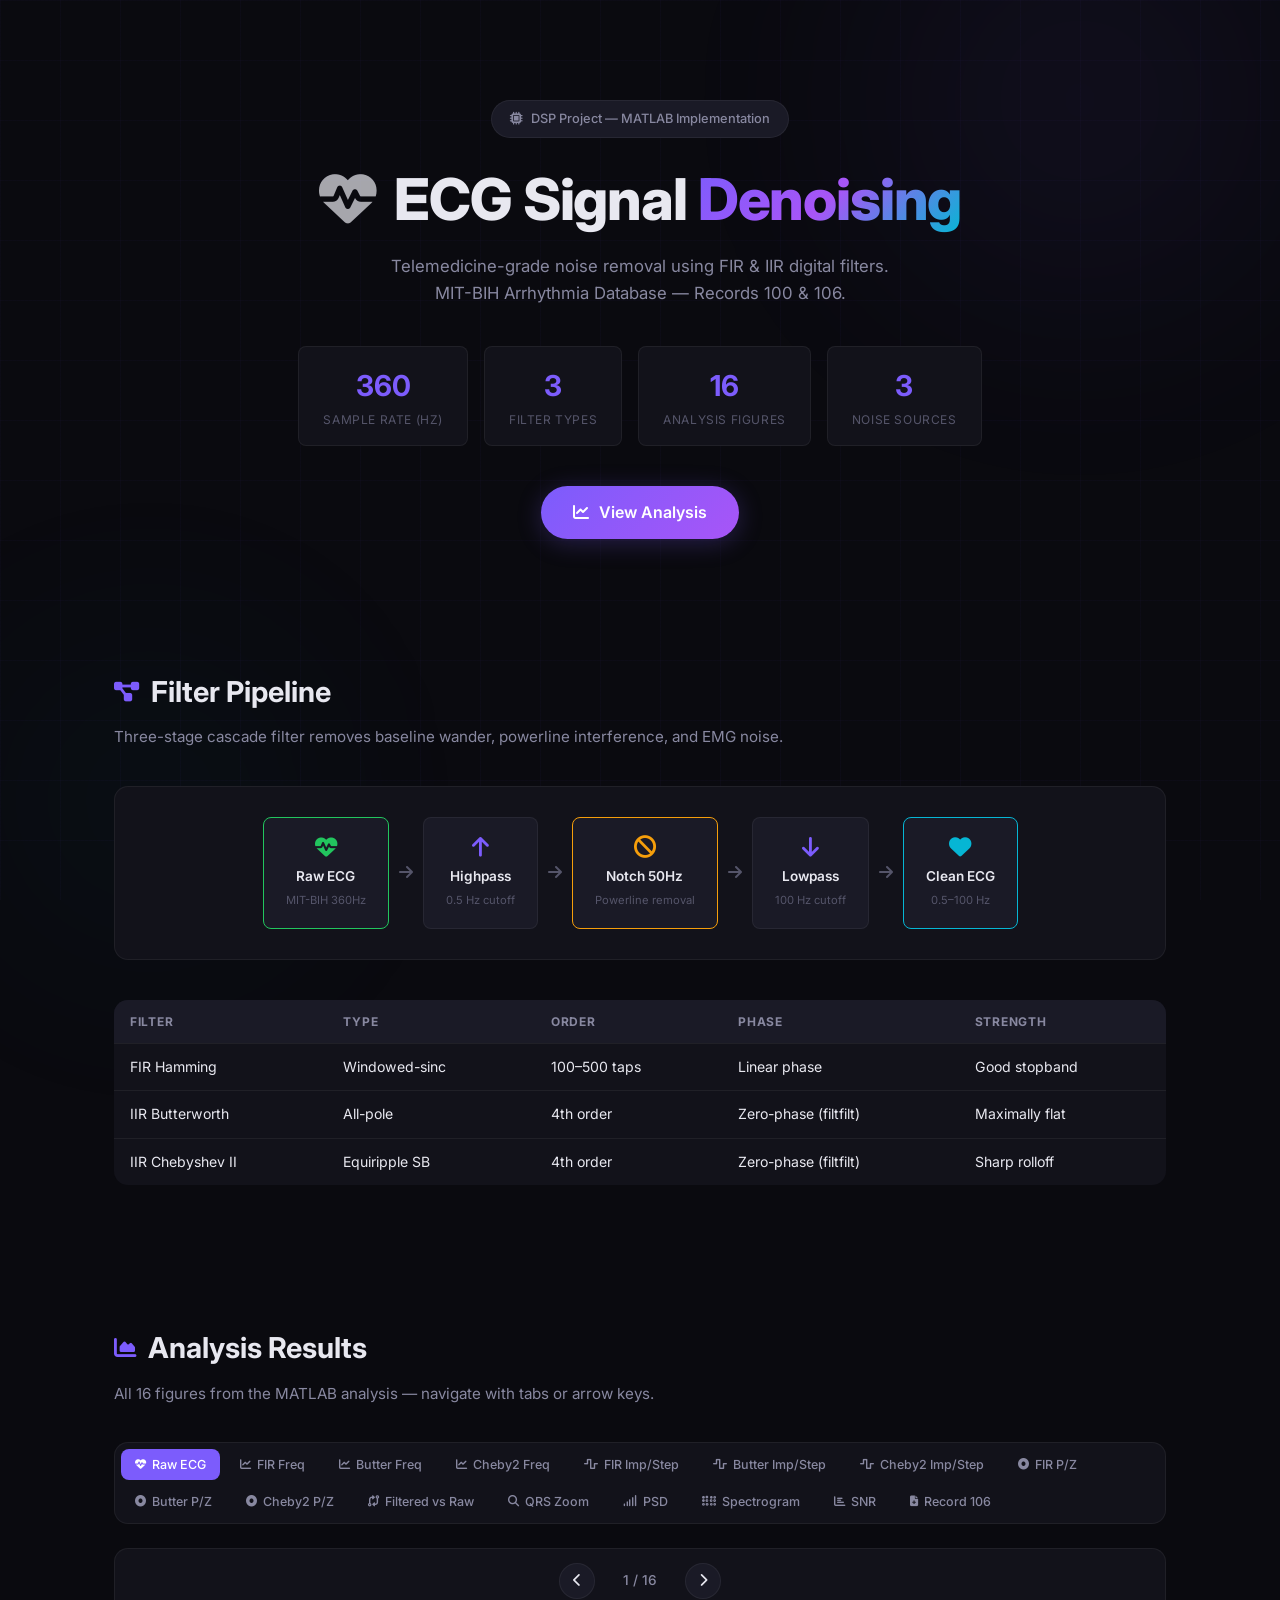
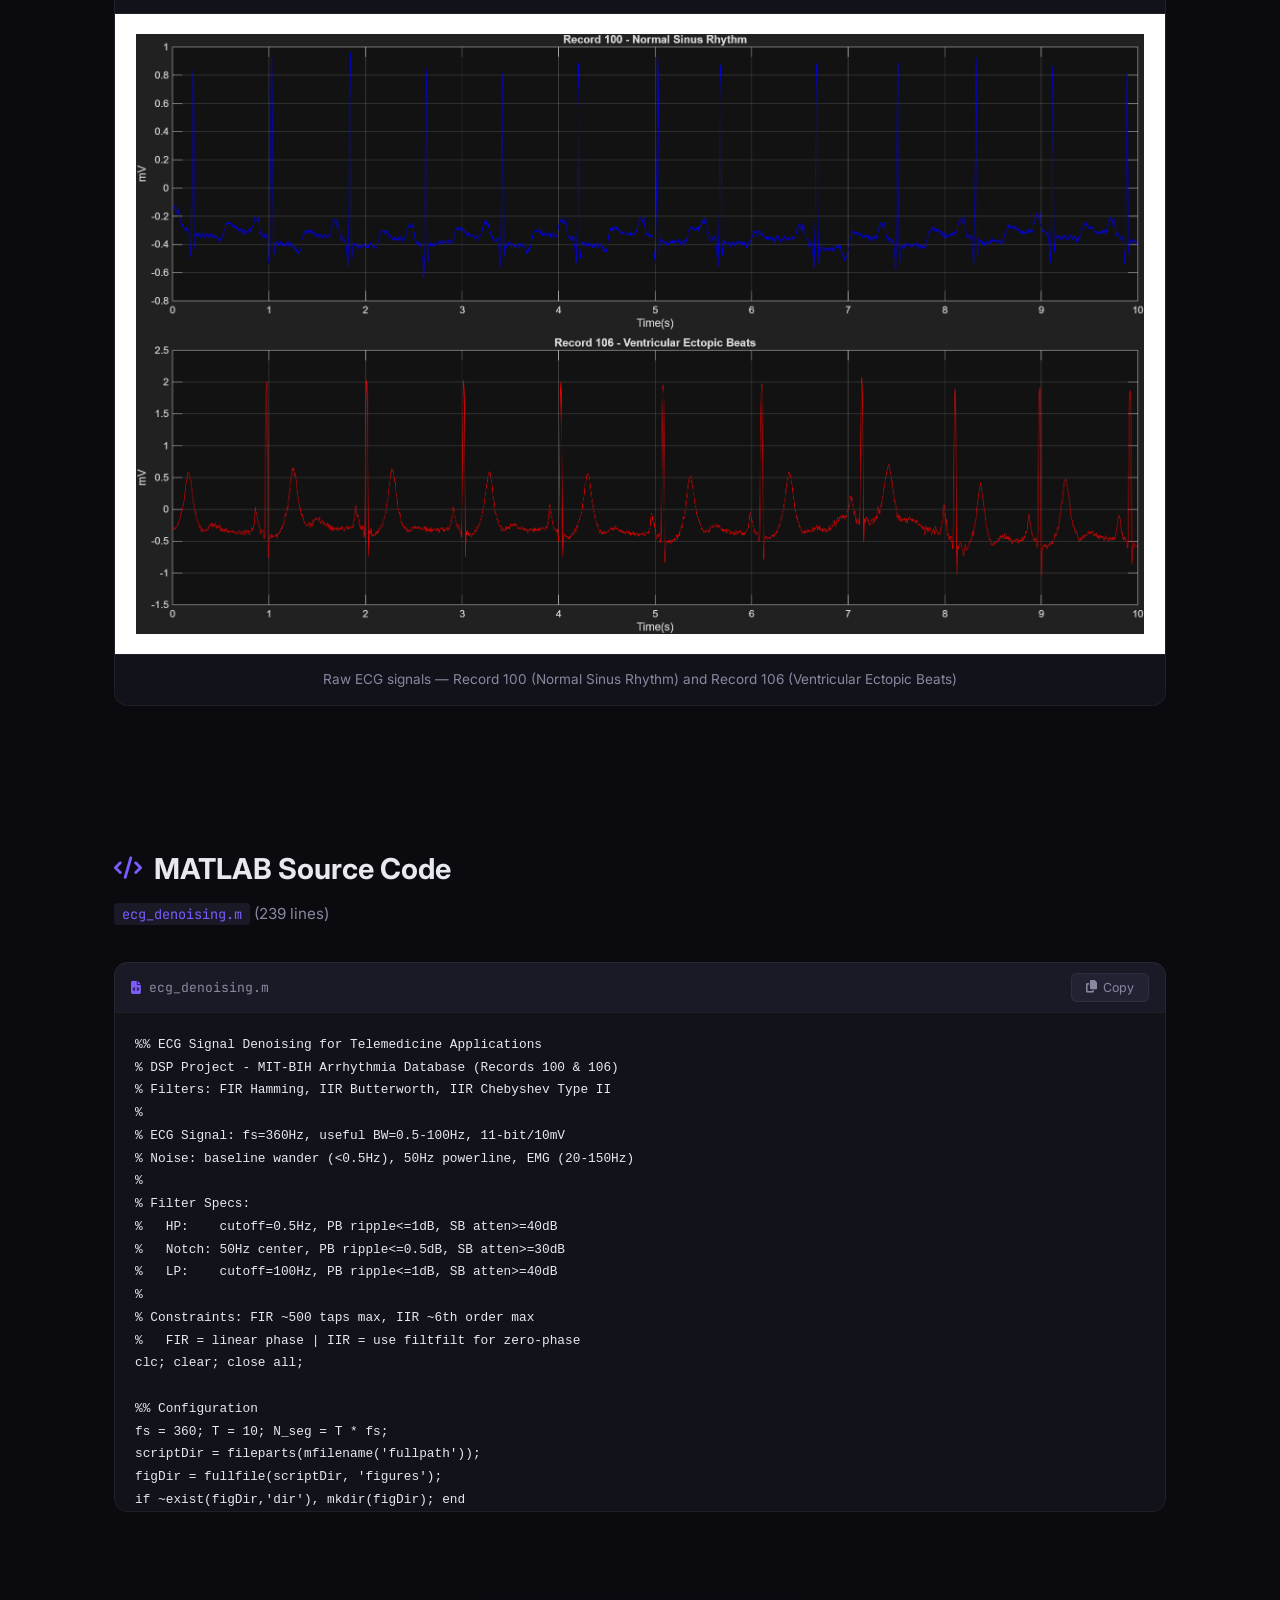
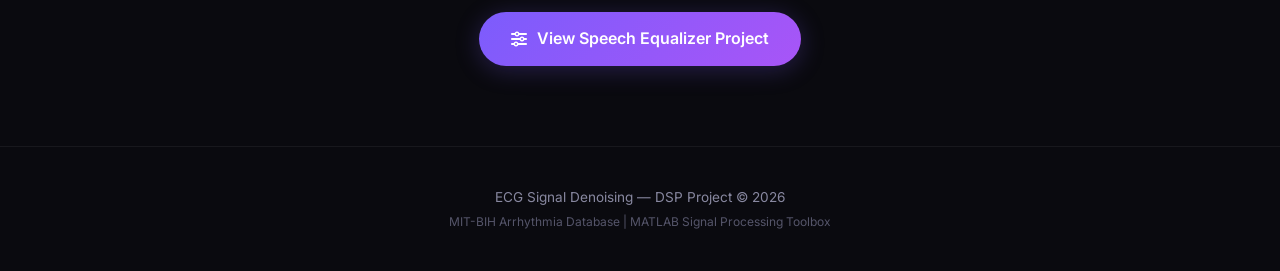
==== web/index.html @ 4474860a "Add ECG denoising web showcase, fix MATLAB code loading, add cross-project navigation" ====
<!DOCTYPE html>
<html lang="en">
<head>
    <meta charset="UTF-8">
    <meta name="viewport" content="width=device-width, initial-scale=1.0">
    <title>ECG Signal Denoising | DSP Project</title>
    <meta name="description" content="ECG signal denoising for telemedicine using FIR Hamming, IIR Butterworth, and Chebyshev Type II filters — MIT-BIH Arrhythmia Database.">
    <link rel="preconnect" href="https://fonts.googleapis.com">
    <link href="https://fonts.googleapis.com/css2?family=Inter:wght@300;400;500;600;700;800&family=JetBrains+Mono:wght@400;500&display=swap" rel="stylesheet">
    <link rel="stylesheet" href="https://cdnjs.cloudflare.com/ajax/libs/font-awesome/6.5.1/css/all.min.css">
    <link rel="stylesheet" href="style.css">
</head>
<body>
    <div class="bg-grid"></div>
    <div class="bg-glow bg-glow-1"></div>
    <div class="bg-glow bg-glow-2"></div>

    <!-- Hero -->
    <header class="hero" id="hero">
        <div class="hero-badge">
            <i class="fas fa-microchip"></i> DSP Project — MATLAB Implementation
        </div>
        <h1 class="hero-title">
            <span class="hero-icon"><i class="fas fa-heartbeat"></i></span>
            ECG Signal <span class="gradient-text">Denoising</span>
        </h1>
        <p class="hero-subtitle">
            Telemedicine-grade noise removal using FIR &amp; IIR digital filters.
            <br>MIT-BIH Arrhythmia Database — Records 100 &amp; 106.
        </p>
        <div class="hero-stats">
            <div class="stat-card">
                <div class="stat-value">360</div>
                <div class="stat-label">Sample Rate (Hz)</div>
            </div>
            <div class="stat-card">
                <div class="stat-value">3</div>
                <div class="stat-label">Filter Types</div>
            </div>
            <div class="stat-card">
                <div class="stat-value">16</div>
                <div class="stat-label">Analysis Figures</div>
            </div>
            <div class="stat-card">
                <div class="stat-value">3</div>
                <div class="stat-label">Noise Sources</div>
            </div>
        </div>
        <a href="#figures" class="hero-cta">
            <i class="fas fa-chart-line"></i> View Analysis
        </a>
    </header>

    <!-- Filter Architecture -->
    <section class="section" id="architecture">
        <h2 class="section-title"><i class="fas fa-diagram-project"></i> Filter Pipeline</h2>
        <p class="section-desc">Three-stage cascade filter removes baseline wander, powerline interference, and EMG noise.</p>
        <div class="flow-diagram">
            <div class="flow-node input-node">
                <i class="fas fa-heartbeat"></i>
                <span>Raw ECG</span>
                <small>MIT-BIH 360Hz</small>
            </div>
            <div class="flow-arrow"><i class="fas fa-arrow-right"></i></div>
            <div class="flow-node">
                <i class="fas fa-arrow-up"></i>
                <span>Highpass</span>
                <small>0.5 Hz cutoff</small>
            </div>
            <div class="flow-arrow"><i class="fas fa-arrow-right"></i></div>
            <div class="flow-node filter-node">
                <i class="fas fa-ban"></i>
                <span>Notch 50Hz</span>
                <small>Powerline removal</small>
            </div>
            <div class="flow-arrow"><i class="fas fa-arrow-right"></i></div>
            <div class="flow-node">
                <i class="fas fa-arrow-down"></i>
                <span>Lowpass</span>
                <small>100 Hz cutoff</small>
            </div>
            <div class="flow-arrow"><i class="fas fa-arrow-right"></i></div>
            <div class="flow-node output-node">
                <i class="fas fa-heart"></i>
                <span>Clean ECG</span>
                <small>0.5–100 Hz</small>
            </div>
        </div>

        <div class="bands-table-wrap">
            <table class="bands-table">
                <thead>
                    <tr><th>Filter</th><th>Type</th><th>Order</th><th>Phase</th><th>Strength</th></tr>
                </thead>
                <tbody>
                    <tr><td>FIR Hamming</td><td>Windowed-sinc</td><td>100–500 taps</td><td>Linear phase</td><td>Good stopband</td></tr>
                    <tr><td>IIR Butterworth</td><td>All-pole</td><td>4th order</td><td>Zero-phase (filtfilt)</td><td>Maximally flat</td></tr>
                    <tr><td>IIR Chebyshev II</td><td>Equiripple SB</td><td>4th order</td><td>Zero-phase (filtfilt)</td><td>Sharp rolloff</td></tr>
                </tbody>
            </table>
        </div>
    </section>

    <!-- Figures Gallery -->
    <section class="section" id="figures">
        <h2 class="section-title"><i class="fas fa-chart-area"></i> Analysis Results</h2>
        <p class="section-desc">All 16 figures from the MATLAB analysis — navigate with tabs or arrow keys.</p>

        <div class="tab-bar" id="tab-bar">
            <button class="tab active" data-tab="0"><i class="fas fa-heartbeat"></i> Raw ECG</button>
            <button class="tab" data-tab="1"><i class="fas fa-chart-line"></i> FIR Freq</button>
            <button class="tab" data-tab="2"><i class="fas fa-chart-line"></i> Butter Freq</button>
            <button class="tab" data-tab="3"><i class="fas fa-chart-line"></i> Cheby2 Freq</button>
            <button class="tab" data-tab="4"><i class="fas fa-wave-square"></i> FIR Imp/Step</button>
            <button class="tab" data-tab="5"><i class="fas fa-wave-square"></i> Butter Imp/Step</button>
            <button class="tab" data-tab="6"><i class="fas fa-wave-square"></i> Cheby2 Imp/Step</button>
            <button class="tab" data-tab="7"><i class="fas fa-circle-dot"></i> FIR P/Z</button>
            <button class="tab" data-tab="8"><i class="fas fa-circle-dot"></i> Butter P/Z</button>
            <button class="tab" data-tab="9"><i class="fas fa-circle-dot"></i> Cheby2 P/Z</button>
            <button class="tab" data-tab="10"><i class="fas fa-code-compare"></i> Filtered vs Raw</button>
            <button class="tab" data-tab="11"><i class="fas fa-magnifying-glass"></i> QRS Zoom</button>
            <button class="tab" data-tab="12"><i class="fas fa-signal"></i> PSD</button>
            <button class="tab" data-tab="13"><i class="fas fa-braille"></i> Spectrogram</button>
            <button class="tab" data-tab="14"><i class="fas fa-chart-bar"></i> SNR</button>
            <button class="tab" data-tab="15"><i class="fas fa-file-medical"></i> Record 106</button>
        </div>

        <div class="figure-viewer" id="figure-viewer">
            <div class="figure-nav">
                <button class="nav-btn" id="prev-fig"><i class="fas fa-chevron-left"></i></button>
                <span class="figure-counter" id="fig-counter">1 / 16</span>
                <button class="nav-btn" id="next-fig"><i class="fas fa-chevron-right"></i></button>
            </div>
            <div class="figure-frame">
                <img id="figure-img" src="../figures/fig01_raw_ecg.png" alt="Analysis Figure" loading="lazy">
            </div>
            <div class="figure-caption" id="figure-caption">
                Raw ECG signals from MIT-BIH Records 100 (normal) and 106 (PVCs)
            </div>
        </div>
    </section>

    <!-- MATLAB Code -->
    <section class="section" id="code">
        <h2 class="section-title"><i class="fas fa-code"></i> MATLAB Source Code</h2>
        <p class="section-desc"><code>ecg_denoising.m</code> (239 lines)</p>
        <div class="code-toolbar">
            <span class="code-filename"><i class="fas fa-file-code"></i> ecg_denoising.m</span>
            <button class="copy-btn" id="copy-code"><i class="fas fa-copy"></i> Copy</button>
        </div>
        <div class="code-block">
            <pre><code id="matlab-code">Loading...</code></pre>
        </div>
    </section>

    <!-- Navigation to Speech Equalizer -->
    <section class="section" id="nav-projects" style="text-align:center; padding-top:20px;">
        <a href="../../speech_equalizer/web/index.html" class="hero-cta" style="display:inline-flex;">
            <i class="fas fa-sliders-h"></i> View Speech Equalizer Project
        </a>
    </section>

    <footer class="footer">
        <p>ECG Signal Denoising — DSP Project &copy; 2026</p>
        <p class="footer-sub">MIT-BIH Arrhythmia Database | MATLAB Signal Processing Toolbox</p>
    </footer>

    <script src="app.js"></script>
</body>
</html>
---- web/style.css ----
/* ===== RESET & BASE ===== */
*, *::before, *::after { margin: 0; padding: 0; box-sizing: border-box; }

:root {
    --bg: #0a0a0f;
    --surface: #12121a;
    --surface-2: #1a1a26;
    --surface-3: #222233;
    --border: rgba(255,255,255,0.06);
    --border-hover: rgba(255,255,255,0.12);
    --text: #e8e8f0;
    --text-dim: #8888a0;
    --text-muted: #55556a;
    --accent: #7c5cfc;
    --accent-2: #a855f7;
    --accent-glow: rgba(124,92,252,0.25);
    --green: #22c55e;
    --orange: #f59e0b;
    --red: #ef4444;
    --cyan: #06b6d4;
    --radius: 14px;
    --radius-sm: 8px;
    --shadow: 0 4px 30px rgba(0,0,0,0.4);
    --font: 'Inter', -apple-system, sans-serif;
    --mono: 'JetBrains Mono', monospace;
}

html { scroll-behavior: smooth; }
body {
    font-family: var(--font);
    background: var(--bg);
    color: var(--text);
    line-height: 1.6;
    overflow-x: hidden;
    min-height: 100vh;
}

/* ===== ANIMATED BACKGROUND ===== */
.bg-grid {
    position: fixed; inset: 0; z-index: 0; pointer-events: none;
    background-image:
        linear-gradient(rgba(124,92,252,0.03) 1px, transparent 1px),
        linear-gradient(90deg, rgba(124,92,252,0.03) 1px, transparent 1px);
    background-size: 60px 60px;
}
.bg-glow {
    position: fixed; border-radius: 50%; pointer-events: none; z-index: 0;
    filter: blur(120px); opacity: 0.4;
}
.bg-glow-1 {
    width: 600px; height: 600px; top: -200px; right: -100px;
    background: radial-gradient(circle, var(--accent-glow), transparent 70%);
    animation: floatGlow 12s ease-in-out infinite alternate;
}
.bg-glow-2 {
    width: 500px; height: 500px; bottom: -150px; left: -100px;
    background: radial-gradient(circle, rgba(6,182,212,0.15), transparent 70%);
    animation: floatGlow 15s ease-in-out infinite alternate-reverse;
}
@keyframes floatGlow {
    0% { transform: translate(0, 0) scale(1); }
    100% { transform: translate(40px, -30px) scale(1.15); }
}

/* ===== HERO ===== */
.hero {
    position: relative; z-index: 1;
    text-align: center;
    padding: 100px 24px 70px;
    max-width: 900px; margin: 0 auto;
}
.hero-badge {
    display: inline-flex; align-items: center; gap: 8px;
    background: var(--surface-2); border: 1px solid var(--border);
    padding: 8px 18px; border-radius: 30px;
    font-size: 0.8rem; font-weight: 500; color: var(--text-dim);
    margin-bottom: 28px;
    animation: fadeUp 0.6s ease both;
}
.hero-title {
    font-size: clamp(2.2rem, 5vw, 3.6rem);
    font-weight: 800; letter-spacing: -0.02em;
    line-height: 1.15; margin-bottom: 20px;
    animation: fadeUp 0.6s 0.1s ease both;
}
.hero-icon { margin-right: 8px; opacity: 0.7; }
.gradient-text {
    background: linear-gradient(135deg, var(--accent), var(--accent-2), var(--cyan));
    -webkit-background-clip: text; -webkit-text-fill-color: transparent;
    background-clip: text;
}
.hero-subtitle {
    font-size: 1.05rem; color: var(--text-dim); max-width: 620px; margin: 0 auto 40px;
    animation: fadeUp 0.6s 0.2s ease both;
}
.hero-stats {
    display: flex; gap: 16px; justify-content: center; flex-wrap: wrap;
    margin-bottom: 40px;
    animation: fadeUp 0.6s 0.3s ease both;
}
.stat-card {
    background: var(--surface); border: 1px solid var(--border);
    border-radius: var(--radius-sm); padding: 16px 24px; min-width: 120px;
    transition: border-color 0.3s, transform 0.3s;
}
.stat-card:hover { border-color: var(--accent); transform: translateY(-3px); }
.stat-value { font-size: 1.8rem; font-weight: 700; color: var(--accent); }
.stat-label { font-size: 0.75rem; color: var(--text-muted); text-transform: uppercase; letter-spacing: 0.05em; }

.hero-cta {
    display: inline-flex; align-items: center; gap: 10px;
    background: linear-gradient(135deg, var(--accent), var(--accent-2));
    color: #fff; padding: 14px 32px; border-radius: 50px;
    font-size: 1rem; font-weight: 600; text-decoration: none;
    box-shadow: 0 4px 25px var(--accent-glow);
    transition: transform 0.3s, box-shadow 0.3s;
    animation: fadeUp 0.6s 0.4s ease both;
}
.hero-cta:hover { transform: translateY(-2px) scale(1.03); box-shadow: 0 6px 35px var(--accent-glow); }

@keyframes fadeUp {
    from { opacity: 0; transform: translateY(20px); }
    to { opacity: 1; transform: translateY(0); }
}

/* ===== SECTIONS ===== */
.section {
    position: relative; z-index: 1;
    max-width: 1100px; margin: 0 auto;
    padding: 60px 24px 80px;
}
.section-title {
    font-size: 1.8rem; font-weight: 700; margin-bottom: 10px;
    display: flex; align-items: center; gap: 12px;
}
.section-title i { color: var(--accent); font-size: 1.4rem; }
.section-desc { color: var(--text-dim); margin-bottom: 36px; font-size: 0.95rem; }
.section-desc code {
    background: var(--surface-2); padding: 2px 8px; border-radius: 4px;
    font-family: var(--mono); font-size: 0.85rem; color: var(--accent);
}

/* ===== AUDIO GRID ===== */
.audio-grid {
    display: grid;
    grid-template-columns: repeat(auto-fill, minmax(260px, 1fr));
    gap: 18px;
}
.audio-card {
    background: var(--surface); border: 1px solid var(--border);
    border-radius: var(--radius); padding: 24px;
    transition: border-color 0.3s, transform 0.3s;
    position: relative;
}
.audio-card:hover { border-color: var(--border-hover); transform: translateY(-3px); }
.audio-card.featured { border-color: var(--accent); }
.audio-card.featured::before {
    content: ''; position: absolute; inset: -1px; border-radius: var(--radius);
    background: linear-gradient(135deg, var(--accent), var(--accent-2));
    z-index: -1; opacity: 0.15;
}
.audio-card-icon { font-size: 1.6rem; color: var(--accent); margin-bottom: 12px; }
.audio-card h3 { font-size: 1rem; font-weight: 600; margin-bottom: 4px; }
.audio-card p { font-size: 0.8rem; color: var(--text-muted); margin-bottom: 16px; }
.audio-card audio { width: 100%; height: 36px; border-radius: 6px; }
.audio-badge {
    position: absolute; top: 12px; right: 12px;
    background: var(--accent); color: #fff; font-size: 0.65rem;
    padding: 3px 10px; border-radius: 20px; font-weight: 600; text-transform: uppercase;
}

/* ===== TAB BAR ===== */
.tab-bar {
    display: flex; flex-wrap: wrap; gap: 6px;
    margin-bottom: 24px;
    padding: 6px; background: var(--surface); border: 1px solid var(--border);
    border-radius: var(--radius); overflow-x: auto;
}
.tab {
    background: none; border: none; color: var(--text-dim);
    padding: 8px 14px; border-radius: var(--radius-sm);
    font-size: 0.78rem; font-weight: 500; cursor: pointer;
    font-family: var(--font); white-space: nowrap;
    display: flex; align-items: center; gap: 6px;
    transition: background 0.2s, color 0.2s;
}
.tab:hover { background: var(--surface-2); color: var(--text); }
.tab.active { background: var(--accent); color: #fff; }
.tab i { font-size: 0.7rem; }

/* ===== FIGURE VIEWER ===== */
.figure-viewer {
    background: var(--surface); border: 1px solid var(--border);
    border-radius: var(--radius); overflow: hidden;
}
.figure-nav {
    display: flex; align-items: center; justify-content: center; gap: 20px;
    padding: 14px; border-bottom: 1px solid var(--border);
}
.nav-btn {
    background: var(--surface-2); border: 1px solid var(--border);
    color: var(--text); width: 36px; height: 36px; border-radius: 50%;
    cursor: pointer; font-size: 0.85rem;
    display: flex; align-items: center; justify-content: center;
    transition: background 0.2s, border-color 0.2s;
}
.nav-btn:hover { background: var(--surface-3); border-color: var(--accent); }
.figure-counter { font-size: 0.85rem; color: var(--text-dim); font-weight: 500; min-width: 50px; text-align: center; }

.figure-frame {
    padding: 20px; display: flex; justify-content: center;
    background: #fff; min-height: 300px;
}
.figure-frame img {
    max-width: 100%; max-height: 600px; object-fit: contain;
    transition: opacity 0.3s;
}
.figure-frame img.loading { opacity: 0.3; }
.figure-caption {
    padding: 14px 20px; text-align: center;
    font-size: 0.85rem; color: var(--text-dim);
    border-top: 1px solid var(--border);
}

/* ===== FLOW DIAGRAM ===== */
.flow-diagram {
    display: flex; align-items: center; justify-content: center;
    gap: 0; flex-wrap: wrap; margin-bottom: 40px;
    padding: 30px 20px;
    background: var(--surface); border: 1px solid var(--border);
    border-radius: var(--radius);
}
.flow-node {
    display: flex; flex-direction: column; align-items: center; gap: 4px;
    background: var(--surface-2); border: 1px solid var(--border);
    padding: 18px 22px; border-radius: var(--radius-sm);
    transition: border-color 0.3s, transform 0.3s;
    min-width: 110px;
}
.flow-node:hover { border-color: var(--accent); transform: translateY(-3px); }
.flow-node i { font-size: 1.4rem; color: var(--accent); margin-bottom: 4px; }
.flow-node span { font-size: 0.85rem; font-weight: 600; }
.flow-node small { font-size: 0.7rem; color: var(--text-muted); }
.flow-node.input-node { border-color: var(--green); }
.flow-node.input-node i { color: var(--green); }
.flow-node.filter-node { border-color: var(--orange); }
.flow-node.filter-node i { color: var(--orange); }
.flow-node.output-node { border-color: var(--cyan); }
.flow-node.output-node i { color: var(--cyan); }
.flow-arrow { color: var(--text-muted); font-size: 1rem; padding: 0 10px; }

/* ===== BANDS TABLE ===== */
.bands-table-wrap { overflow-x: auto; }
.bands-table {
    width: 100%; border-collapse: collapse;
    background: var(--surface); border-radius: var(--radius);
    overflow: hidden;
}
.bands-table th {
    background: var(--surface-2); color: var(--text-dim);
    font-size: 0.75rem; text-transform: uppercase; letter-spacing: 0.06em;
    padding: 12px 16px; text-align: left;
}
.bands-table td {
    padding: 12px 16px; border-top: 1px solid var(--border);
    font-size: 0.88rem;
}
.bands-table tr:hover td { background: var(--surface-2); }

/* ===== CODE BLOCK ===== */
.code-toolbar {
    display: flex; align-items: center; justify-content: space-between;
    background: var(--surface-2); border: 1px solid var(--border);
    border-bottom: none; border-radius: var(--radius) var(--radius) 0 0;
    padding: 10px 16px;
}
.code-filename {
    font-family: var(--mono); font-size: 0.82rem; color: var(--text-dim);
    display: flex; align-items: center; gap: 8px;
}
.code-filename i { color: var(--accent); }
.copy-btn {
    background: var(--surface-3); border: 1px solid var(--border);
    color: var(--text-dim); padding: 6px 14px; border-radius: 6px;
    font-size: 0.78rem; cursor: pointer; font-family: var(--font);
    display: flex; align-items: center; gap: 6px;
    transition: background 0.2s, color 0.2s;
}
.copy-btn:hover { background: var(--accent); color: #fff; border-color: var(--accent); }
.copy-btn.copied { background: var(--green); color: #fff; border-color: var(--green); }
.code-block {
    background: var(--surface); border: 1px solid var(--border);
    border-radius: 0 0 var(--radius) var(--radius);
    max-height: 500px; overflow: auto;
}
.code-block pre {
    padding: 20px; margin: 0; font-family: var(--mono);
    font-size: 0.8rem; line-height: 1.7; color: var(--text);
    white-space: pre; tab-size: 4;
}
.code-block::-webkit-scrollbar { width: 8px; height: 8px; }
.code-block::-webkit-scrollbar-track { background: var(--surface); }
.code-block::-webkit-scrollbar-thumb { background: var(--surface-3); border-radius: 4px; }

/* ===== FOOTER ===== */
.footer {
    position: relative; z-index: 1;
    text-align: center; padding: 40px 24px;
    border-top: 1px solid var(--border);
    font-size: 0.85rem; color: var(--text-dim);
}
.footer-sub { font-size: 0.75rem; color: var(--text-muted); margin-top: 4px; }

/* ===== RESPONSIVE ===== */
@media (max-width: 768px) {
    .hero { padding: 60px 16px 40px; }
    .hero-stats { gap: 10px; }
    .stat-card { min-width: 100px; padding: 12px 16px; }
    .flow-diagram { flex-direction: column; }
    .flow-arrow { transform: rotate(90deg); padding: 6px 0; }
    .tab { padding: 6px 10px; font-size: 0.72rem; }
}
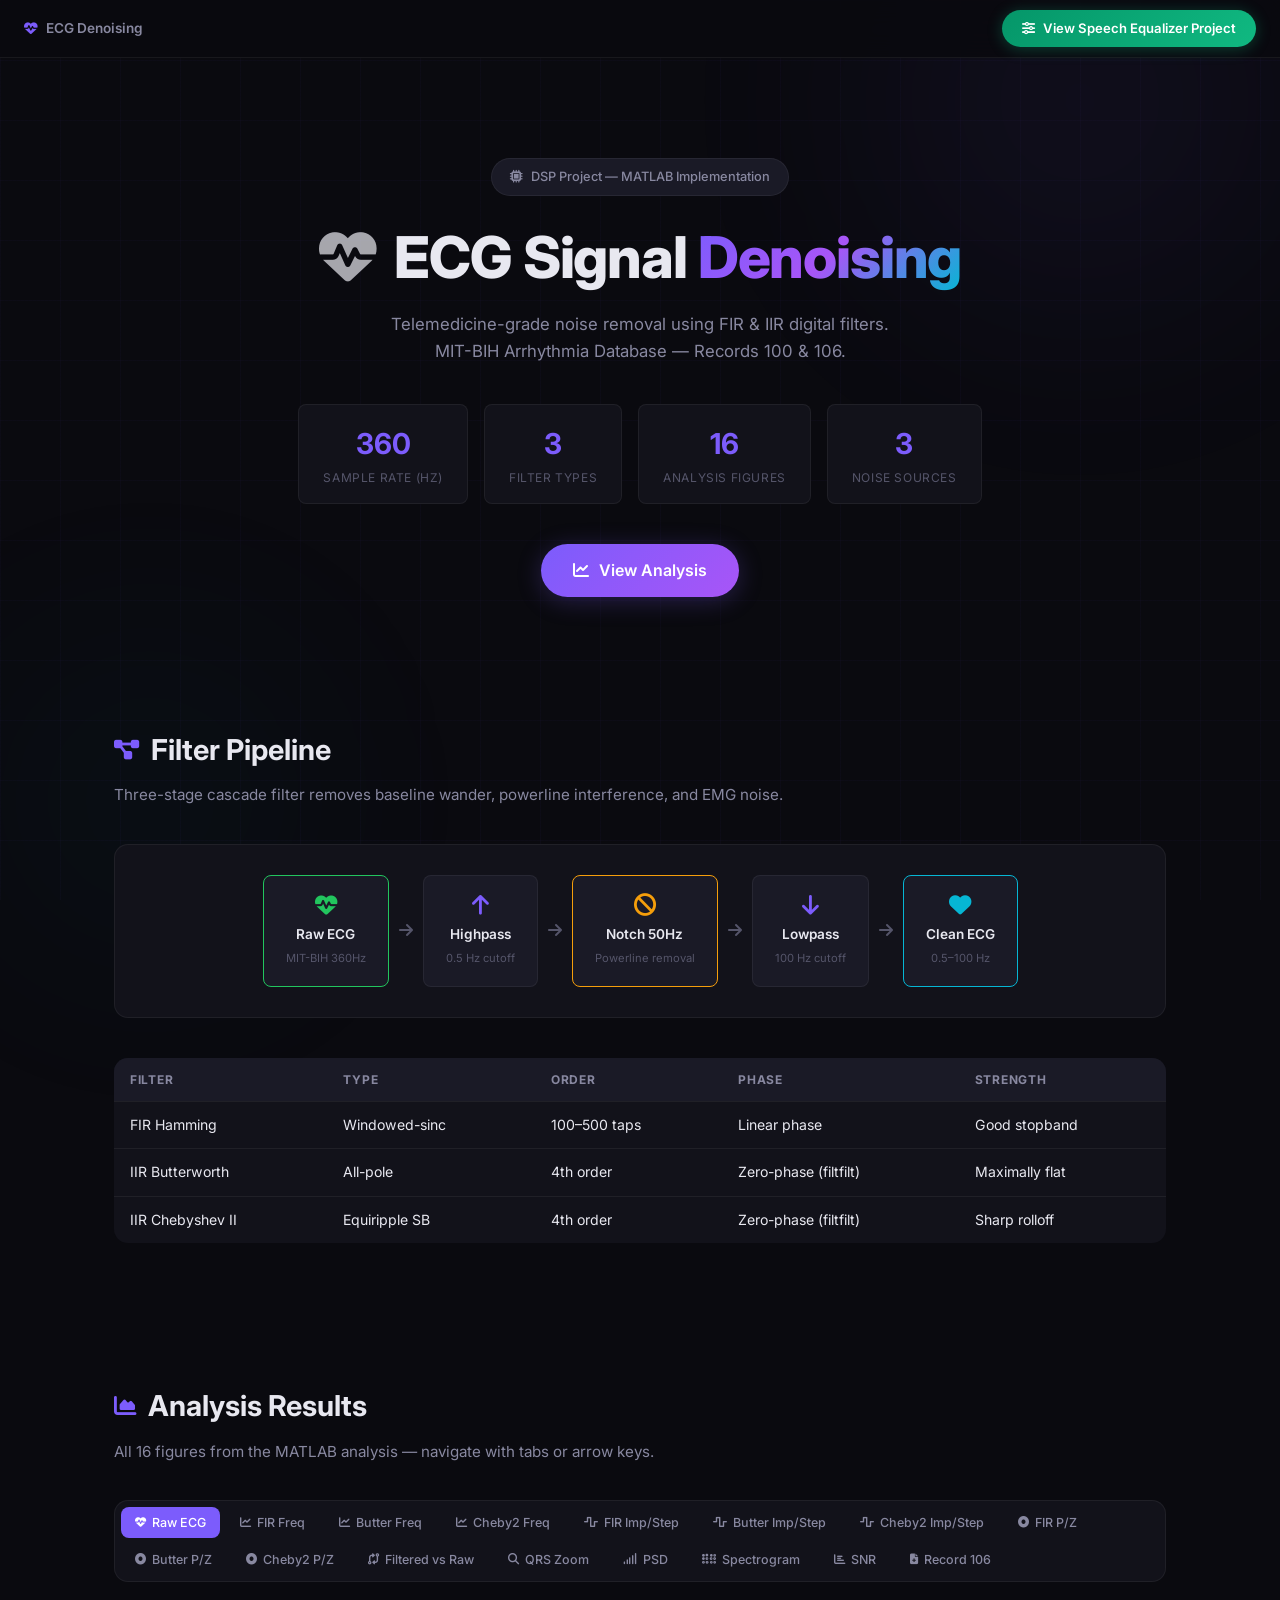
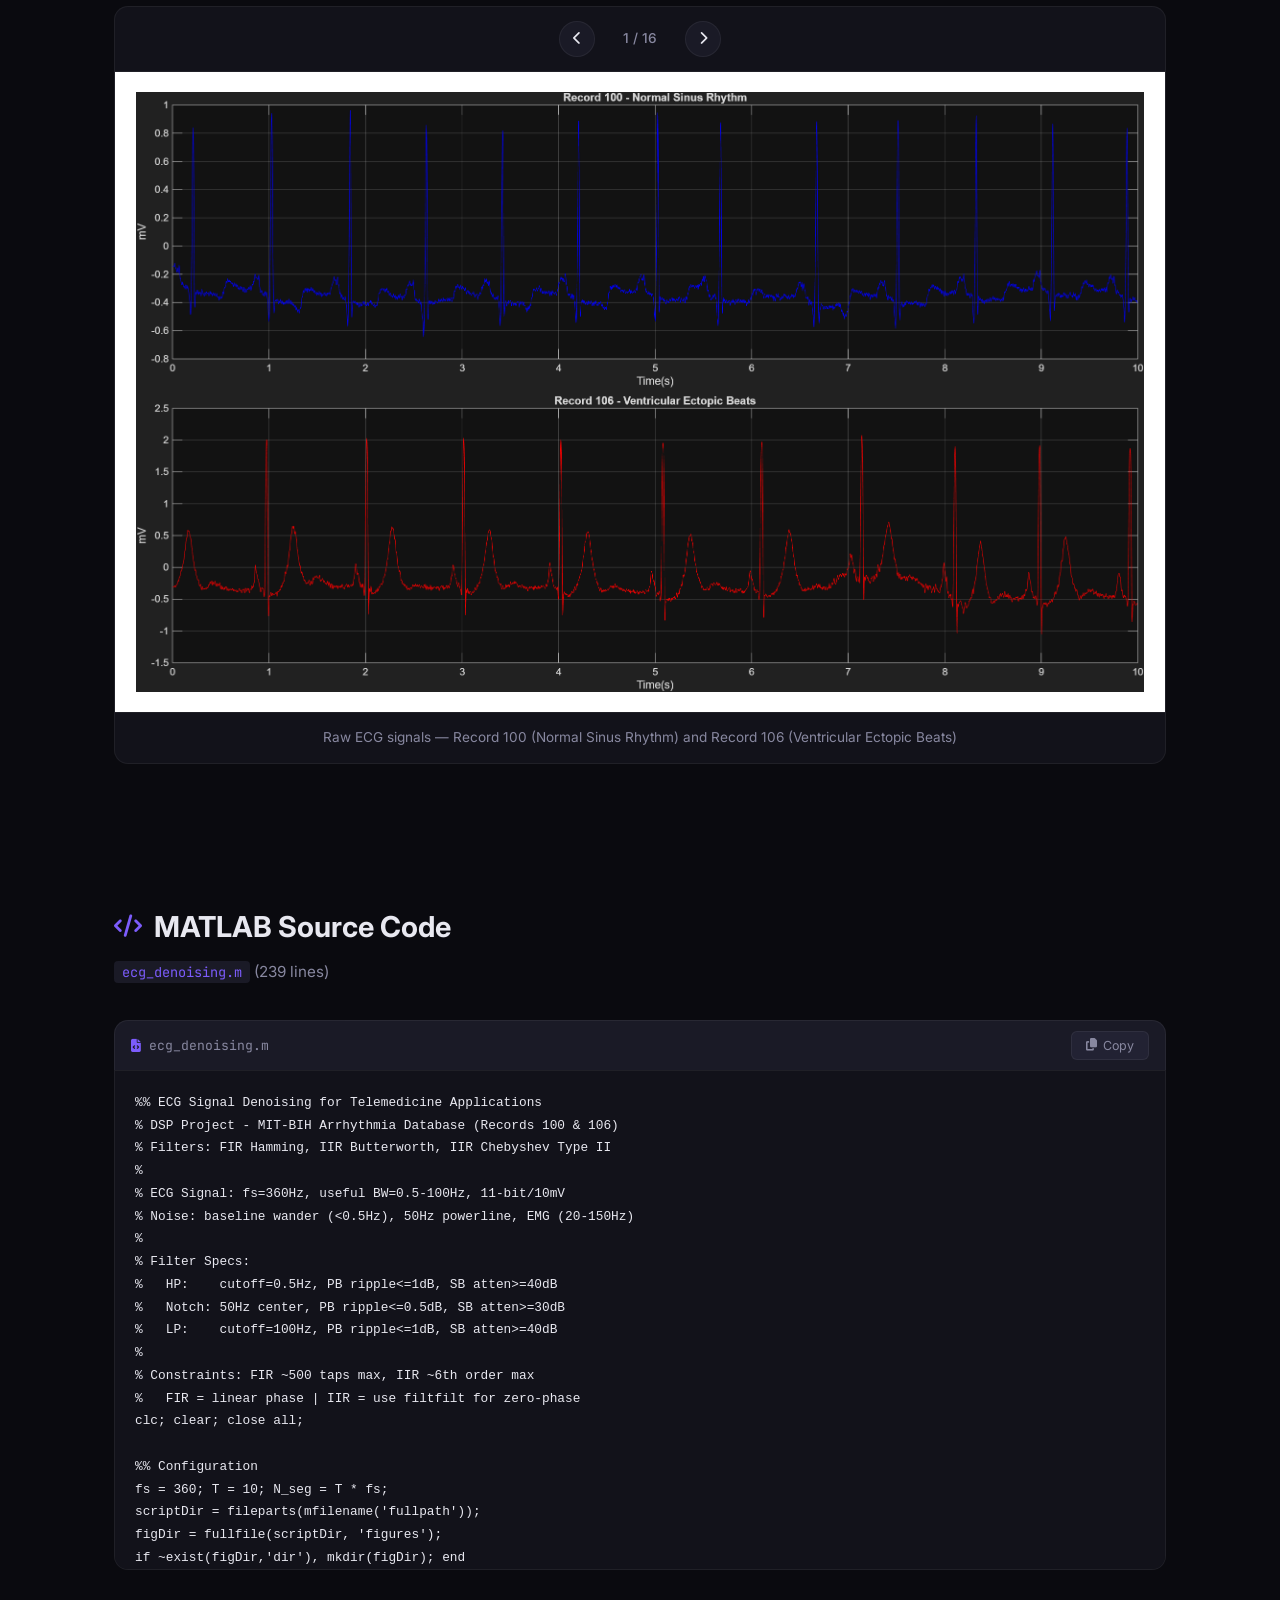
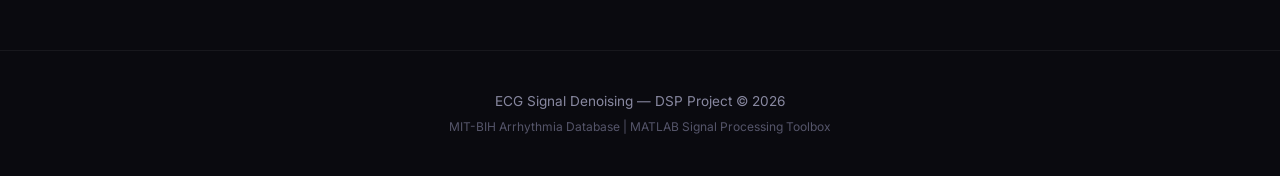
==== commit 61b93ec9: "Move project nav to sticky top bar with emerald green button" ====
--- a/web/index.html
+++ b/web/index.html
@@ -14,6 +14,14 @@
     <div class="bg-grid"></div>
     <div class="bg-glow bg-glow-1"></div>
     <div class="bg-glow bg-glow-2"></div>
+
+    <!-- Top Navigation Bar -->
+    <nav class="top-nav">
+        <span class="top-nav-label"><i class="fas fa-heartbeat"></i> ECG Denoising</span>
+        <a href="../speech_equalizer/web/index.html" class="top-nav-btn">
+            <i class="fas fa-sliders-h"></i> View Speech Equalizer Project
+        </a>
+    </nav>
 
     <!-- Hero -->
     <header class="hero" id="hero">
@@ -153,12 +161,6 @@
         </div>
     </section>
 
-    <!-- Navigation to Speech Equalizer -->
-    <section class="section" id="nav-projects" style="text-align:center; padding-top:20px;">
-        <a href="../../speech_equalizer/web/index.html" class="hero-cta" style="display:inline-flex;">
-            <i class="fas fa-sliders-h"></i> View Speech Equalizer Project
-        </a>
-    </section>
 
     <footer class="footer">
         <p>ECG Signal Denoising — DSP Project &copy; 2026</p>
--- a/web/style.css
+++ b/web/style.css
@@ -35,6 +35,33 @@
     min-height: 100vh;
 }
 
+/* ===== TOP NAVIGATION BAR ===== */
+.top-nav {
+    position: sticky; top: 0; z-index: 100;
+    display: flex; align-items: center; justify-content: space-between;
+    padding: 10px 24px;
+    background: rgba(10, 10, 15, 0.85);
+    backdrop-filter: blur(16px);
+    border-bottom: 1px solid var(--border);
+}
+.top-nav-label {
+    font-size: 0.85rem; font-weight: 600; color: var(--text-dim);
+    display: flex; align-items: center; gap: 8px;
+}
+.top-nav-label i { color: var(--accent); }
+.top-nav-btn {
+    display: inline-flex; align-items: center; gap: 8px;
+    background: linear-gradient(135deg, #059669, #10b981);
+    color: #fff; padding: 8px 20px; border-radius: 30px;
+    font-size: 0.82rem; font-weight: 600; text-decoration: none;
+    box-shadow: 0 2px 15px rgba(16, 185, 129, 0.3);
+    transition: transform 0.3s, box-shadow 0.3s;
+}
+.top-nav-btn:hover {
+    transform: translateY(-2px) scale(1.04);
+    box-shadow: 0 4px 25px rgba(16, 185, 129, 0.45);
+}
+
 /* ===== ANIMATED BACKGROUND ===== */
 .bg-grid {
     position: fixed; inset: 0; z-index: 0; pointer-events: none;
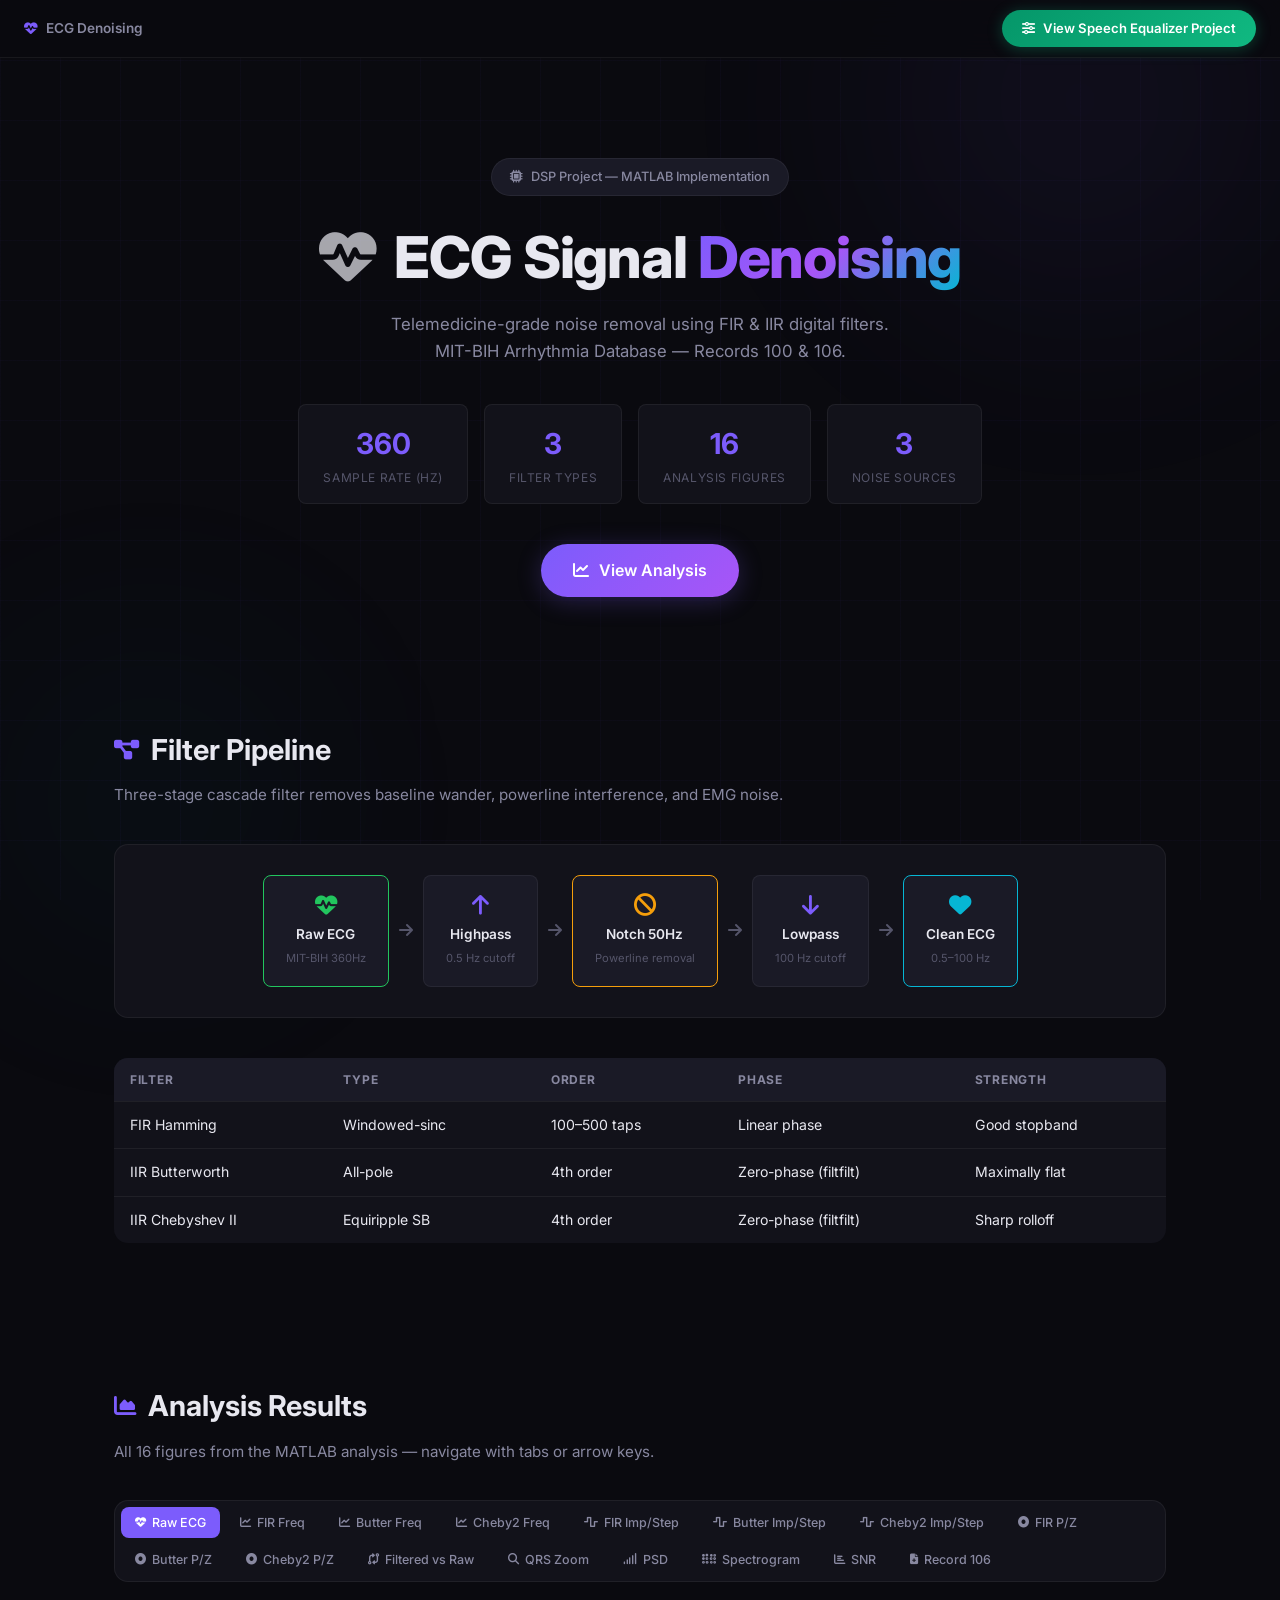
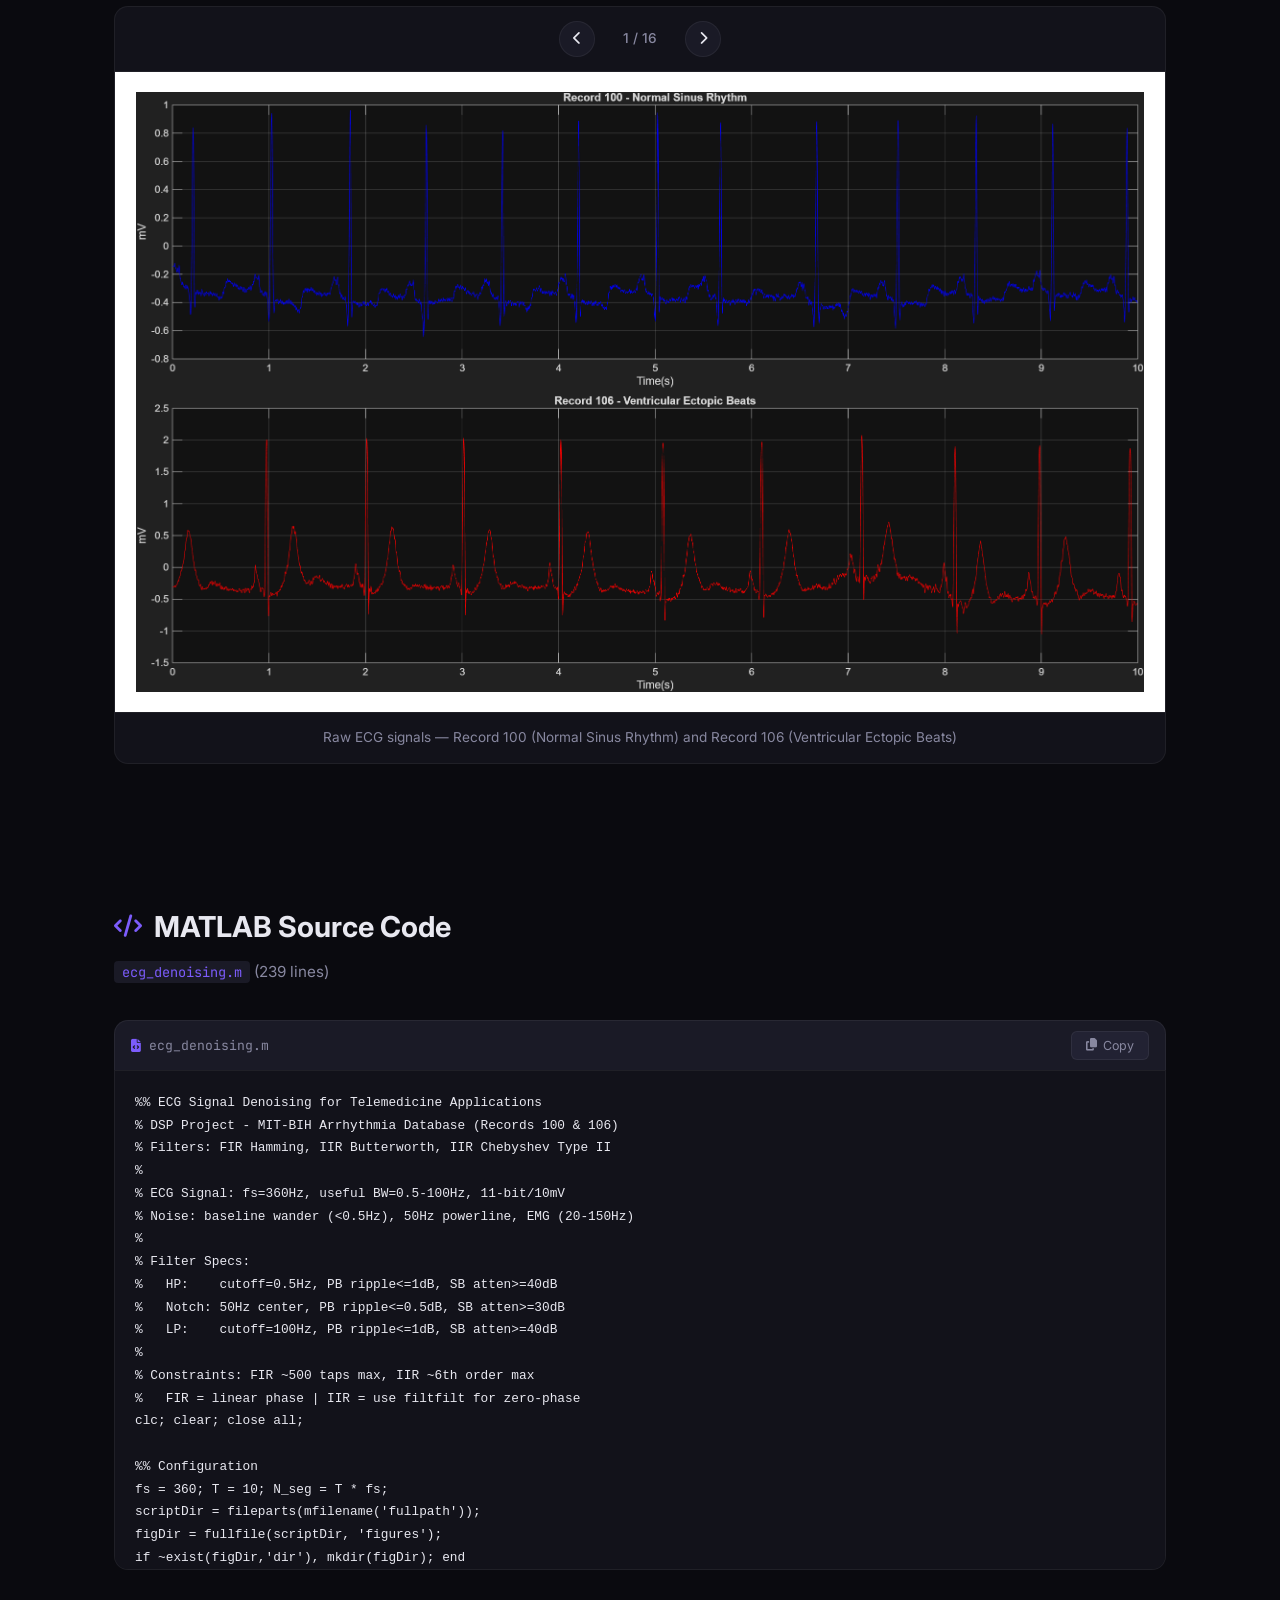
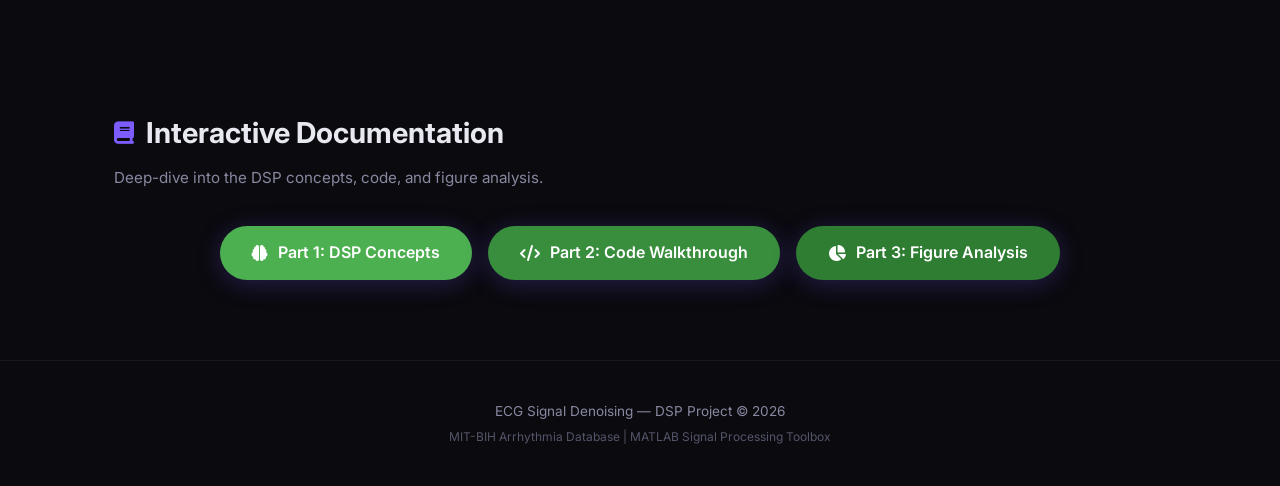
==== commit ce286f76: "Enhance Interactive DSP Documentation: Deep Analysis & Dashboard Navigation" ====
--- a/web/index.html
+++ b/web/index.html
@@ -162,6 +162,17 @@
     </section>
 
 
+    <!-- Documentation Links -->
+    <section class="section" id="documentation">
+        <h2 class="section-title"><i class="fas fa-book"></i> Interactive Documentation</h2>
+        <p class="section-desc">Deep-dive into the DSP concepts, code, and figure analysis.</p>
+        <div style="display: flex; gap: 1rem; justify-content: center; margin-top: 2rem; flex-wrap: wrap;">
+            <a href="../docs/Part1_DSP_Concepts.html" class="hero-cta" style="background: #4CAF50;"><i class="fas fa-brain"></i> Part 1: DSP Concepts</a>
+            <a href="../docs/Part2_Code_Walkthrough.html" class="hero-cta" style="background: #388e3c;"><i class="fas fa-code"></i> Part 2: Code Walkthrough</a>
+            <a href="../docs/Part3_Figure_Analysis.html" class="hero-cta" style="background: #2e7d32;"><i class="fas fa-chart-pie"></i> Part 3: Figure Analysis</a>
+        </div>
+    </section>
+
     <footer class="footer">
         <p>ECG Signal Denoising — DSP Project &copy; 2026</p>
         <p class="footer-sub">MIT-BIH Arrhythmia Database | MATLAB Signal Processing Toolbox</p>
